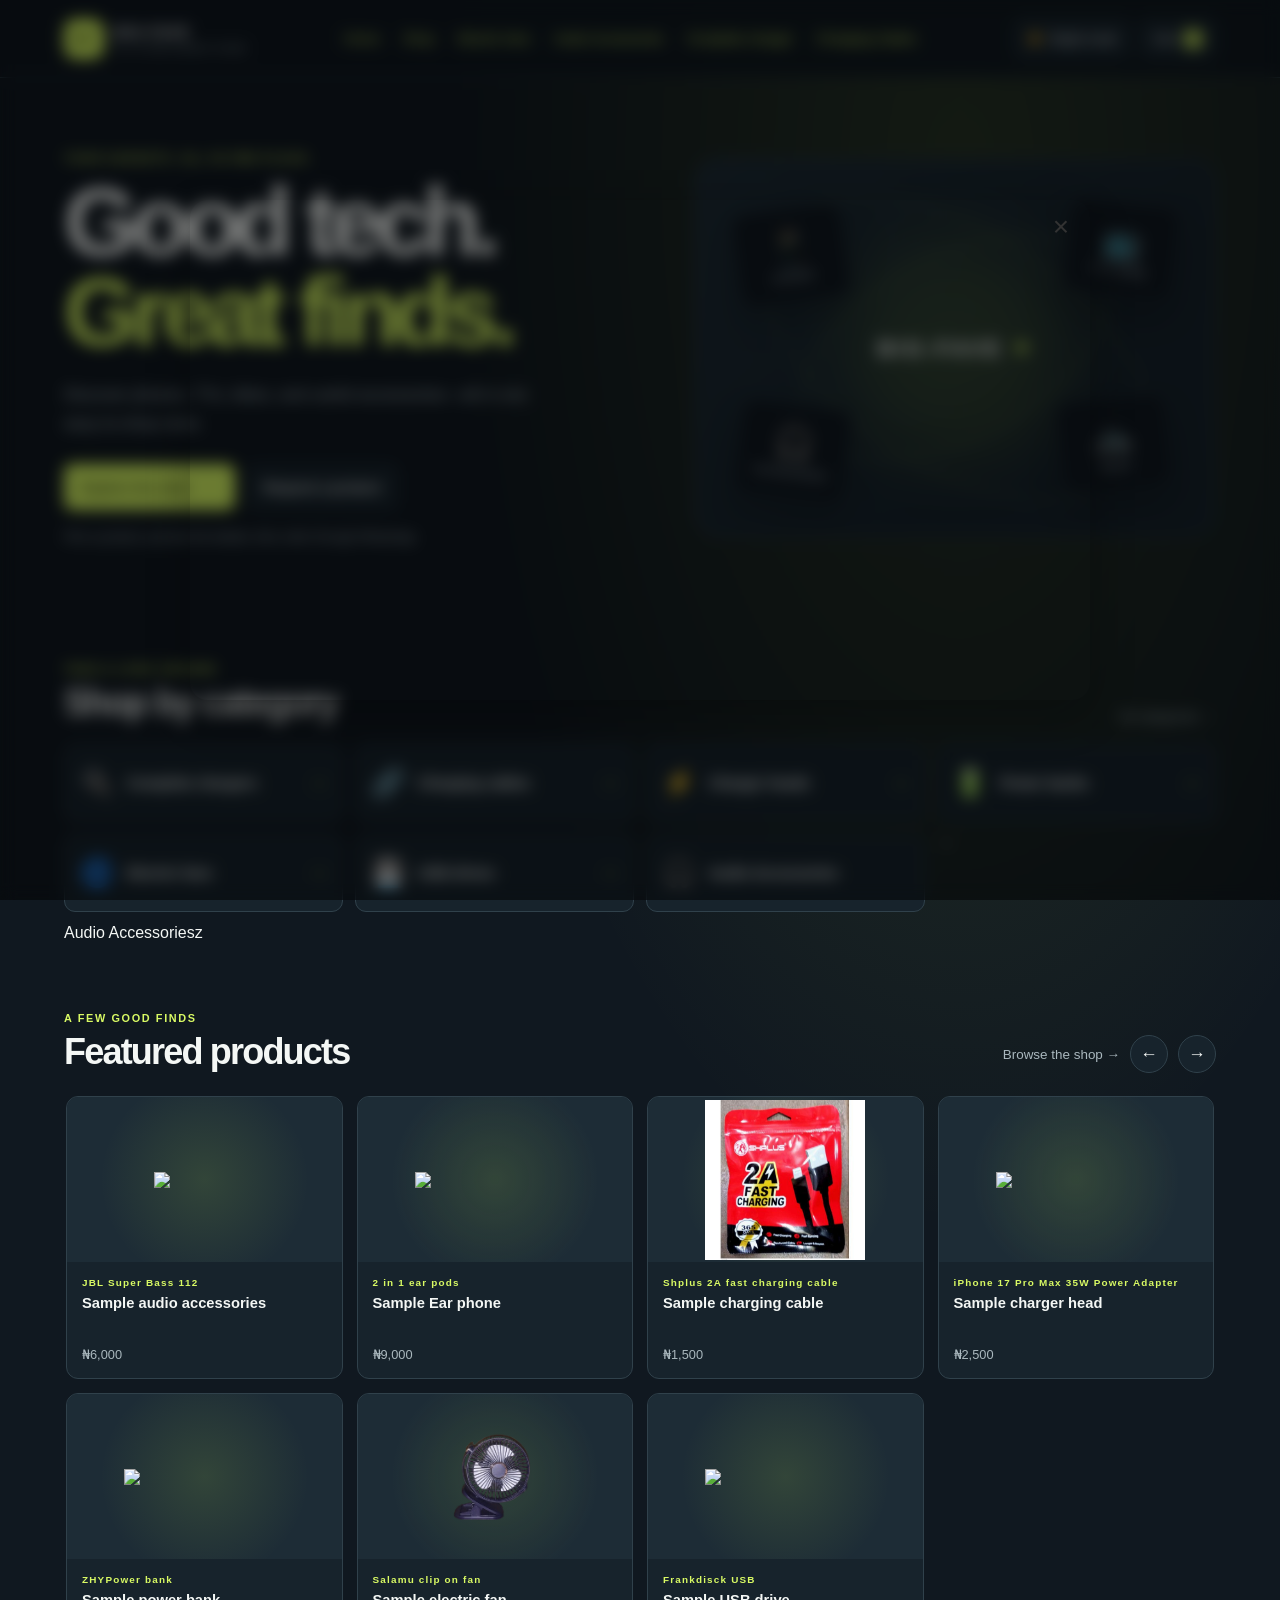
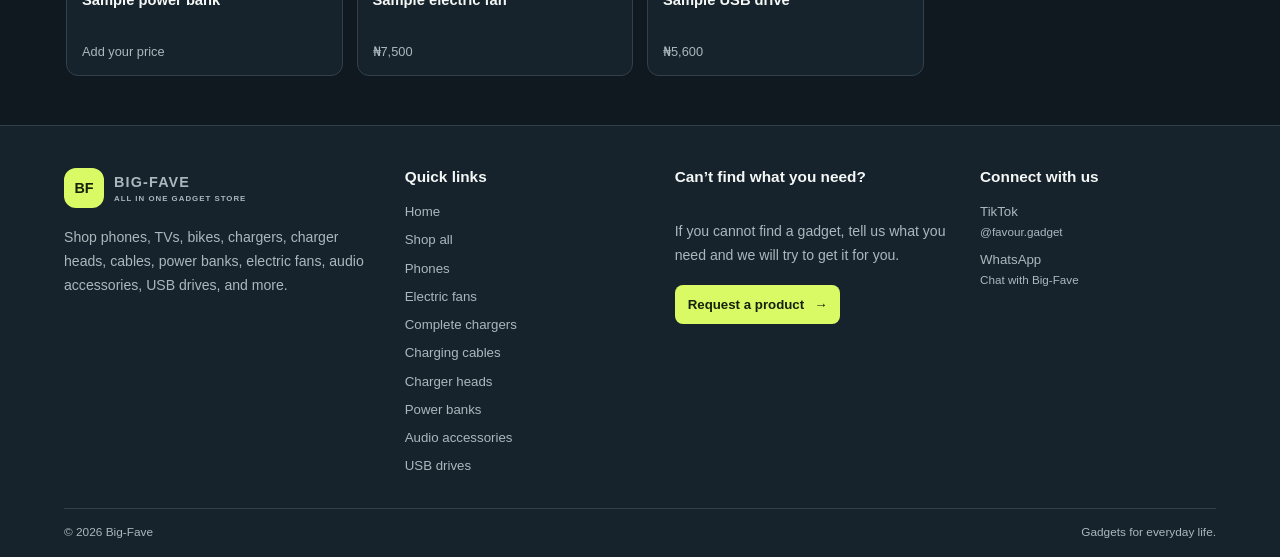
==== index.html @ f1082e6c "Add files via upload" ====
<!DOCTYPE html>
<html lang="en">
<head>
  <meta charset="UTF-8">
  <meta name="viewport" content="width=device-width, initial-scale=1.0">
  <meta name="theme-color" content="#101820">
  <title>Big-Fave | All in one Gadget store</title>
  <link rel="stylesheet" href="style.css">
   <link rel="stylesheet" href="https://cloudflare.com">
</head>
<body>
  <header class="site-header">
    <a class="brand" href="index.html" aria-label="Big-Fave home">
      <span class="brand-mark">BF</span>
      <span class="brand-name">BIG-FAVE<small>ALL IN ONE GADGET STORE</small></span>
    </a>

    <nav class="main-nav" aria-label="Main navigation">
      <a href="index.html" aria-current="page">Home</a>
      <a href="shop.html" aria-current="page">Shop</a>
      <a href="electric-fan.html" aria-current="page">Electric fans</a>
       <a href="earphones.html" aria-current="page">Audio Accessories</a>
       <a href="completecharger.html" aria-current="page">Complete charger</a>
       <a href="cable.html" aria-current="page">Charging Cables</a>
    </nav>

    <div class="header-actions">
      <button class="theme-toggle" id="themeToggle" type="button" aria-label="Switch to bright mode">
        ☀️ <span>Bright mode</span>
      </button>
      <a class="cart-link" href="cart.html">Cart <span id="cartCount">0</span></a>
    </div>
  </header>

  <main>
    <section class="home-hero">
      <div class="hero-copy">
        <p class="eyebrow">YOUR GADGETS. ALL IN ONE PLACE.</p>
        <h1>Good tech.<br><span>Great finds.</span></h1>
        <p class="hero-description">
          Discover phones, TVs, bikes, and useful accessories—all in one
          easy-to-shop store.
        </p>
        <div class="hero-buttons">
          <a class="button button-primary" href="shop.html">Explore the store <span>→</span></a>
          <a class="button button-secondary" href="contact.html">Request a product</a>
        </div>
        <p class="hero-small-note">Pick a product, preview the details, then order through WhatsApp.</p>
      </div>

      <div class="hero-art" aria-label="Phones, TVs, bikes, and accessories">
        <div class="hero-art-glow"></div>
        <div class="hero-tile tile-phone"><span>📱</span><small>PHONES</small></div>
        <div class="hero-tile tile-tv"><span>📺</span><small>TV & HOME</small></div>
        <div class="hero-tile tile-bike"><span>🚲</span><small>BIKES</small></div>
        <div class="hero-tile tile-audio"><span>🎧</span><small>ACCESSORIES</small></div>
        <div class="hero-art-label">BIG-FAVE <b>✦</b></div>
      </div>
    </section>

    <section class="home-categories">
      <div class="section-title">
        <div>
          <p class="eyebrow">TAKE A LOOK AROUND</p>
          <h2>Shop by category</h2>
        </div>
        <a class="plain-link" href="shop.html">All categories →</a>
      </div>

   <div class="category-list">
  
  <a class="category-link" href="completecharger.html"><span>🔌</span><b>Complete chargers</b><i>→</i></a>
  <a class="category-link" href="cable.html"><span>🔗</span><b>Charging cables</b><i>→</i></a>
  <a class="category-link" href="chargerhead.html"><span>⚡</span><b>Charger heads</b><i>→</i></a>
  <a class="category-link" href="powerbank.html"><span>🔋</span><b>Power banks</b><i>→</i></a>
  <a class="category-link" href="electric-fan.html"><span>🌀</span><b>Electric fans</b><i>→</i></a>
  <a class="category-link" href="usb-drives.html"><span>💾</span><b>USB drives</b><i>→</i></a>
   <a class="category-link" href="earphones.html"><span>🎧</span><b>Audio Accessories</a></b><i>→</i></a>
   Audio Accessories</a>z
</div>
    </section>

   <section class="home-products">
  <div class="section-title">
    <div>
      <p class="eyebrow">A FEW GOOD FINDS</p>
      <h2>Featured products</h2>
    </div>

    <div class="slider-actions">
      <a class="plain-link" href="shop.html">Browse the shop →</a>
      <button class="slider-button" id="productsPrev" type="button" aria-label="Previous products">←</button>
      <button class="slider-button" id="productsNext" type="button" aria-label="Next products">→</button>
    </div>
  </div>

  <div class="product-slider" id="productSlider">
    <a class="home-product-card" href="product.html?id=audio3">
      <span class="home-product-picture"><img src="supper3.jfif"style="width: 100px; display:block; margin:auto;"></span>
      <span class="home-product-category">JBL Super Bass 112</span>
      <strong>Sample audio accessories</strong>
      <span class="home-product-price">₦6,000</span>
    </a>
    <a class="home-product-card" href="product.html?id=audio1">
      <span class="home-product-picture"><img src="high1-removebg-preview.png"style="width: 160px; display:block; margin:auto;"></span>
      <span class="home-product-category">2 in 1 ear pods</span>
      <strong>Sample Ear phone</strong>
      <span class="home-product-price">₦9,000</span>
    </a>
    <a class="home-product-card" href="product.html?id=cable1">
      <span class="home-product-picture"><img src="shplus iphone.jpg"style="width:160px; display:block; margin:auto;"></span>
      <span class="home-product-category">Shplus 2A fast charging cable</span>
      <strong>Sample charging cable</strong>
      <span class="home-product-price">₦1,500</span>
    </a>
    <a class="home-product-card" href="product.html?id=adapter1">
      <span class="home-product-picture"><img src="adapter1-removebg-preview.png"style="width:160px; display:block; margin:auto;"></span>
      <span class="home-product-category">iPhone 17 Pro Max 35W Power Adapter</span>
      <strong>Sample charger head</strong>
      <span class="home-product-price">₦2,500</span>
    </a>
    <a class="home-product-card" href="power-banks.html">
      <span class="home-product-picture"><img src="zhy1-removebg-preview.png"style="width:160px; display:block; margin:auto;"></span>
      <span class="home-product-category">ZHYPower bank</span>
      <strong>Sample power bank</strong>
      <span class="home-product-price">Add your price</span>
    </a>
   
    <a class="home-product-card" href="product.html?id=fan3">
      <span class="home-product-picture"><img src="salamu2-removebg-preview.png"style="width:160px; display:block; margin:auto;"></span>
      <span class="home-product-category">Salamu clip on fan</span>
      <strong>Sample electric fan</strong>
      <span class="home-product-price">₦7,500</span>
    </a>
    <a class="home-product-card" href="Storagedevice.html">
      <span class="home-product-picture"><img src="frankdick161-removebg-preview.png"style="width:160px; display:block; margin:auto;"></span>
      <span class="home-product-category">Frankdisck USB</span>
      <strong>Sample USB drive</strong>
      <span class="home-product-price">₦5,600</span>
    </a>
  </div>
</section>
  </main>

  <footer class="site-footer site-footer-redesigned">
  <div class="footer-main">
    <div class="footer-about">
      <a class="brand" href="index.html" aria-label="Big-Fave home">
        <span class="brand-mark">BF</span>
        <span class="brand-name">BIG-FAVE<small>ALL IN ONE GADGET STORE</small></span>
      </a>
      <p>Shop phones, TVs, bikes, chargers, charger heads, cables, power banks, electric fans, audio accessories, USB drives, and more.</p>
    </div>

    <div class="footer-column">
      <h2>Quick links</h2>
      <a href="index.html">Home</a>
      <a href="shop.html">Shop all</a>
      <a href="phone.html">Phones</a>
      <a href="electric-fan.html">Electric fans</a>
      <a href="completecharger.html">Complete chargers</a>
      <a href="cable.html">Charging cables</a>
      <a href="chargerhead.html">Charger heads</a>
      <a href="powerbank.html">Power banks</a>
      <a href="earphones.html">Audio accessories</a>
      <a href="Storagedevice.html">USB drives</a>
    </div>

    <div class="footer-column footer-request">
      <h2>Can’t find what you need?</h2>
      <p>If you cannot find a gadget, tell us what you need and we will try to get it for you.</p>
      <a class="footer-cta" href="contact.html">Request a product <span aria-hidden="true">→</span></a>
    </div>

    <div class="footer-column footer-social">
      <h2>Connect with us</h2>
      <a href="https://www.tiktok.com/@favour.gadget" target="_blank" rel="noopener noreferrer">TikTok <span>@favour.gadget</span></a>
      <a href="https://wa.me/2347069214732" target="_blank" rel="noopener noreferrer">WhatsApp <span>Chat with Big-Fave</span></a>
    </div>
  </div>

  <div class="footer-bottom">
    <small>© <span id="year"></span> Big-Fave</small>
    <small>Gadgets for everyday life.</small>
  </div>
</footer>




<!-- Modal Popup -->
<div class="popup-overlay" id="popupOverlay">

    <div class="popup-box">

        <button class="close-btn" id="closeBtn">&times;</button>

      
    </div>

</div>


  <script src="app.js"></script>
</body>
</html>
---- style.css ----
:root {
  color-scheme: dark;
  --page: #101820;
  --surface: #17232c;
  --surface-raised: #1d2c36;
  --text: #f4f7f5;
  --muted: #aab8be;
  --line: #30414b;
  --accent: #d9fa64;
  --accent-text: #17200b;
  --hero-glow: #c6f34b20;
}

* {
  box-sizing: border-box;
}

html {
  scroll-behavior: smooth;
}

body {
  min-width: 320px;
  margin: 0;
  background:
    radial-gradient(ellipse at 75% 8%, var(--hero-glow), transparent 32rem),
    var(--page);
  color: var(--text);
  font-family: Arial, Helvetica, sans-serif;
}

a {
  color: inherit;
}

.site-header {
  position: sticky;
  z-index: 5;
  top: 0;
  display: flex;
  min-height: 78px;
  align-items: center;
  justify-content: space-between;
  gap: 24px;
  padding: 12px 5%;
  border-bottom: 1px solid var(--line);
  background: color-mix(in srgb, var(--page) 92%, transparent);
  backdrop-filter: blur(14px);
}

.brand {
  display: inline-flex;
  flex: 0 0 auto;
  align-items: center;
  gap: 10px;
  text-decoration: none;
}

.brand-mark {
  display: grid;
  width: 40px;
  height: 40px;
  place-items: center;
  border-radius: 12px;
  background: var(--accent);
  color: var(--accent-text);
  font-size: 0.9rem;
  font-weight: 900;
}

.brand-name {
  display: flex;
  flex-direction: column;
  gap: 4px;
  font-size: 0.9rem;
  font-weight: 900;
  letter-spacing: 0.08em;
}

.brand-name small {
  color: var(--muted);
  font-size: 0.49rem;
  font-weight: 700;
  letter-spacing: 0.13em;
}

.main-nav {
  display: flex;
  align-items: center;
  justify-content: center;
  gap: clamp(12px, 1.8vw, 24px);
}

.main-nav a,
.plain-link {
  color: var(--muted);
  font-size: 0.84rem;
  text-decoration: none;
}

.main-nav a:hover,
.main-nav a[aria-current="page"],
.plain-link:hover {
  color: var(--accent);
}

.header-actions {
  display: flex;
  flex: 0 0 auto;
  align-items: center;
  gap: 9px;
}

.theme-toggle,
.cart-link {
  display: inline-flex;
  min-height: 40px;
  align-items: center;
  justify-content: center;
  gap: 7px;
  padding: 0 12px;
  border: 1px solid var(--line);
  border-radius: 8px;
  background: var(--surface);
  color: var(--text);
  font: inherit;
  font-size: 0.78rem;
  text-decoration: none;
}

.theme-toggle {
  cursor: pointer;
}

#cartCount {
  display: grid;
  min-width: 20px;
  height: 20px;
  place-items: center;
  padding: 0 5px;
  border-radius: 99px;
  background: var(--accent);
  color: var(--accent-text);
  font-size: 0.7rem;
  font-weight: 800;
}

main {
  width: min(1160px, 90%);
  margin: 0 auto;
}

.home-hero {
  display: grid;
  min-height: 550px;
  grid-template-columns: 1fr 0.9fr;
  align-items: center;
  gap: 50px;
  padding: 55px 0 65px;
}

.eyebrow {
  margin: 0 0 13px;
  color: var(--accent);
  font-size: 0.68rem;
  font-weight: 800;
  letter-spacing: 0.15em;
}

.hero-copy h1 {
  margin: 0;
  font-size: clamp(3.5rem, 7.5vw, 6.4rem);
  line-height: 0.94;
  letter-spacing: -0.075em;
}

.hero-copy h1 span {
  color: var(--accent);
}

.hero-description {
  max-width: 480px;
  margin: 23px 0 0;
  color: var(--muted);
  font-size: 1.02rem;
  line-height: 1.75;
}

.hero-buttons {
  display: flex;
  flex-wrap: wrap;
  gap: 11px;
  margin-top: 27px;
}

.button {
  display: inline-flex;
  min-height: 46px;
  align-items: center;
  justify-content: center;
  gap: 14px;
  padding: 0 16px;
  border: 1px solid transparent;
  border-radius: 8px;
  font-size: 0.84rem;
  font-weight: 800;
  text-decoration: none;
}

.button-primary {
  background: var(--accent);
  color: var(--accent-text);
}

.button-primary:hover {
  filter: brightness(1.08);
}

.button-secondary {
  border-color: var(--line);
  background: var(--surface);
}

.button-secondary:hover {
  border-color: var(--accent);
}

.hero-small-note {
  margin: 20px 0 0;
  color: var(--muted);
  font-size: 0.76rem;
}

.hero-art {
  position: relative;
  display: grid;
  min-height: 380px;
  place-items: center;
  overflow: hidden;
  border: 1px solid var(--line);
  border-radius: 24px;
  background:
    linear-gradient(135deg, var(--surface-raised), var(--surface) 65%),
    var(--surface);
}

.hero-art::before,
.hero-art::after {
  position: absolute;
  width: 330px;
  height: 180px;
  border: 1px solid color-mix(in srgb, var(--accent) 24%, transparent);
  border-radius: 50%;
  content: "";
  transform: rotate(-28deg);
}

.hero-art::after {
  width: 430px;
  height: 235px;
  transform: rotate(32deg);
}

.hero-art-glow {
  position: absolute;
  width: 220px;
  height: 220px;
  border-radius: 50%;
  background: var(--hero-glow);
  filter: blur(35px);
}

.hero-tile {
  position: absolute;
  z-index: 1;
  display: flex;
  width: 112px;
  height: 96px;
  flex-direction: column;
  align-items: center;
  justify-content: center;
  gap: 6px;
  border: 1px solid var(--line);
  border-radius: 15px;
  background: var(--page);
  box-shadow: 0 16px 32px #0003;
}

.hero-tile span {
  font-size: 2rem;
}

.hero-tile small {
  color: var(--muted);
  font-size: 0.55rem;
  font-weight: 800;
  letter-spacing: 0.1em;
}

.tile-phone {
  top: 48px;
  left: 40px;
  transform: rotate(-8deg);
}

.tile-tv {
  top: 42px;
  right: 38px;
  transform: rotate(7deg);
}

.tile-bike {
  right: 45px;
  bottom: 45px;
  transform: rotate(-6deg);
}

.tile-audio {
  bottom: 38px;
  left: 42px;
  transform: rotate(7deg);
}

.hero-art-label {
  position: relative;
  z-index: 1;
  color: var(--text);
  font-size: 1.4rem;
  font-weight: 900;
  letter-spacing: 0.12em;
}

.hero-art-label b {
  color: var(--accent);
}

.home-categories,
.home-products {
  padding: 35px 0;
}

.section-title {
  display: flex;
  align-items: end;
  justify-content: space-between;
  gap: 20px;
  margin-bottom: 20px;
}

.section-title .eyebrow {
  margin-bottom: 7px;
}

.section-title h2,
.request-strip h2 {
  margin: 0;
  font-size: clamp(1.7rem, 4vw, 2.25rem);
  letter-spacing: -0.05em;
}

.category-list {
  display: grid;
  grid-template-columns: repeat(4, 1fr);
  gap: 12px;
}

.category-link {
  display: flex;
  min-height: 78px;
  align-items: center;
  gap: 13px;
  padding: 15px;
  border: 1px solid var(--line);
  border-radius: 11px;
  background: var(--surface);
  text-decoration: none;
  transition: border-color 0.2s, transform 0.2s;
}

.category-link:hover {
  transform: translateY(-3px);
  border-color: var(--accent);
}

.category-link > span {
  font-size: 1.7rem;
}

.category-link b {
  font-size: 0.9rem;
}

.category-link i {
  margin-left: auto;
  color: var(--accent);
  font-size: 1.1rem;
  font-style: normal;
}

.section-note {
  margin: 0;
  padding: 24px;
  border: 1px dashed var(--line);
  border-radius: 12px;
  color: var(--muted);
  line-height: 1.6;
}

.request-strip {
  display: flex;
  align-items: center;
  justify-content: space-between;
  gap: 20px;
  margin: 35px 0 65px;
  padding: 28px;
  border: 1px solid color-mix(in srgb, var(--accent) 35%, var(--line));
  border-radius: 14px;
  background: linear-gradient(110deg, var(--surface-raised), var(--surface));
}

.request-strip .eyebrow {
  margin-bottom: 8px;
}

.site-footer {
  display: flex;
  align-items: center;
  justify-content: space-between;
  gap: 18px;
  padding: 22px 5%;
  border-top: 1px solid var(--line);
  color: var(--muted);
}

.site-footer p {
  margin: 0;
  font-size: 0.82rem;
}

.site-footer > small {
  font-size: 0.75rem;
}

body[data-theme="light"] {
  color-scheme: light;
  --page: #f4f6f3;
  --surface: #ffffff;
  --surface-raised: #e9eee8;
  --text: #17211d;
  --muted: #65716b;
  --line: #d7dfd8;
  --accent: #718d16;
  --accent-text: #ffffff;
  --hero-glow: #91b93425;
}

@media (max-width: 1000px) {
  .site-header {
    flex-wrap: wrap;
  }

  .main-nav {
    order: 3;
    width: 100%;
    justify-content: flex-start;
    flex-wrap: wrap;
  }

  .home-hero {
    gap: 25px;
  }
}

@media (max-width: 700px) {
  main {
    width: min(100% - 32px, 540px);
  }

  .site-header {
    padding: 12px 16px;
  }

  .theme-toggle span {
    display: none;
  }

  .home-hero {
    grid-template-columns: 1fr;
    padding-top: 42px;
  }

  .hero-copy h1 {
    font-size: clamp(3.5rem, 16vw, 5.5rem);
  }

  .hero-art {
    min-height: 320px;
  }

  .category-list {
    grid-template-columns: repeat(2, 1fr);
  }

  .section-title {
    align-items: flex-start;
    flex-direction: column;
  }

  .request-strip,
  .site-footer {
    align-items: flex-start;
    flex-direction: column;
  }
}

@media (max-width: 420px) {
  .category-list {
    grid-template-columns: 1fr;
  }

  .hero-tile {
    width: 88px;
    height: 82px;
  }

  .tile-phone,
  .tile-audio {
    left: 15px;
  }

  .tile-tv,
  .tile-bike {
    right: 15px;
  }
}
.slider-actions {
  display: flex;
  align-items: center;
  gap: 10px;
}

.slider-button {
  display: grid;
  width: 38px;
  height: 38px;
  place-items: center;
  border: 1px solid var(--line);
  border-radius: 50%;
  background: var(--surface);
  color: var(--text);
  font-size: 1.1rem;
  cursor: pointer;
}

.slider-button:hover {
  border-color: var(--accent);
  color: var(--accent);
}

.product-slider {
  display: grid;
  grid-auto-columns: calc((100% - 42px) / 4);
  grid-auto-flow: column;
  gap: 14px;
  overflow-x: auto;
  padding: 3px 2px 14px;
  scroll-behavior: smooth;
  scroll-snap-type: x mandatory;
  scrollbar-color: var(--accent) var(--surface);
  scrollbar-width: thin;
}

.home-product-card {
  display: flex;
  min-width: 0;
  flex-direction: column;
  overflow: hidden;
  border: 1px solid var(--line);
  border-radius: 12px;
  background: var(--surface);
  text-decoration: none;
  scroll-snap-align: start;
}

.home-product-picture {
  display: grid;
  min-height: 165px;
  place-items: center;
  background:
    radial-gradient(circle at center, var(--hero-glow), transparent 65%),
    var(--surface-raised);
  font-size: 4rem;
}

.home-product-category {
  margin: 15px 15px 7px;
  color: var(--accent);
  font-size: 0.62rem;
  font-weight: 800;
  letter-spacing: 0.12em;
}

.home-product-card strong {
  min-height: 42px;
  margin: 0 15px;
  font-size: 0.92rem;
}

.home-product-price {
  margin: 10px 15px 16px;
  color: var(--muted);
  font-size: 0.8rem;
}

.home-product-card:hover {
  border-color: var(--accent);
}

@media (max-width: 850px) {
  .product-slider {
    grid-auto-columns: calc((100% - 28px) / 3);
  }
}

@media (max-width: 600px) {
  .slider-actions {
    flex-wrap: wrap;
  }

  .slider-actions .plain-link {
    margin-right: auto;
  }

  .product-slider {
    grid-auto-columns: 72%;
  }
}

.product-page {
  padding-top: 30px;
  padding-bottom: 70px;
}

.back-link {
  display: inline-block;
  margin: 8px 0 24px;
}

.product-preview {
  display: grid;
  grid-template-columns: 1fr 0.9fr;
  gap: 48px;
  align-items: start;
}

.preview-main-image {
  display: grid;
  min-height: 430px;
  place-items: center;
  overflow: hidden;
  border: 1px solid var(--line);
  border-radius: 16px;
  background: var(--surface);
}

.preview-main-image img {
  width: 100%;
  height: 430px;
  object-fit: contain;
}

.preview-thumbnails {
  display: flex;
  gap: 12px;
  margin-top: 12px;
}

.thumbnail {
  width: 82px;
  height: 82px;
  padding: 4px;
  overflow: hidden;
  border: 1px solid var(--line);
  border-radius: 9px;
  background: var(--surface);
  cursor: pointer;
}

.thumbnail.active,
.thumbnail:hover {
  border-color: var(--accent);
}

.thumbnail img {
  width: 100%;
  height: 100%;
  object-fit: contain;
}

.preview-details {
  padding-top: 12px;
}

.preview-details h1 {
  margin: 0;
  font-size: clamp(2rem, 5vw, 3rem);
  letter-spacing: -0.05em;
}

.preview-price {
  margin: 16px 0;
  color: var(--accent);
  font-size: 1.4rem;
  font-weight: 800;
}

.preview-description {
  color: var(--muted);
  line-height: 1.7;
}

.option-label {
  display: block;
  margin: 22px 0 8px;
  font-size: 0.85rem;
  font-weight: 700;
}

.preview-details select,
.quantity-control {
  min-height: 44px;
  border: 1px solid var(--line);
  border-radius: 8px;
  background: var(--surface);
  color: var(--text);
}

.preview-details select {
  width: 100%;
  padding: 0 12px;
  font: inherit;
}

.quantity-control {
  display: inline-flex;
  align-items: center;
  overflow: hidden;
}

.quantity-control button {
  width: 44px;
  height: 42px;
  border: 0;
  background: transparent;
  color: var(--text);
  font-size: 1.2rem;
  cursor: pointer;
}

.quantity-control input {
  width: 56px;
  height: 42px;
  border: 0;
  border-right: 1px solid var(--line);
  border-left: 1px solid var(--line);
  outline: 0;
  background: transparent;
  color: var(--text);
  font: inherit;
  text-align: center;
}


.add-preview-to-cart {
  width: 100%;
  margin-top: 24px;
  cursor: pointer;
}

.cart-message {
  min-height: 1.4em;
  color: var(--accent);
  font-size: 0.85rem;
}

@media (max-width: 750px) {
  .product-preview {
    grid-template-columns: 1fr;
    gap: 28px;
  }

  .preview-main-image,
  .preview-main-image img {
    min-height: 300px;
    height: 300px;
  }
}



/* MODAL POPUP OVERLAY */
.popup-overlay {
    position: fixed;
    inset: 0;
    background: rgba(0, 0, 0, 0.5);
    backdrop-filter: blur(8px);
    -webkit-backdrop-filter: blur(8px);

    display: flex;
    justify-content: center;
    align-items: center;

    padding: 20px;
    box-sizing: border-box;
    z-index: 99999;
}

/* POPUP BOX */
.popup-box {
background-image:url(welcome.jpeg);
background-repeat: no-repeat;
background-size:cover;
    color: #222;
    width: 900px;
    max-width: 900px;
    padding: 35px 25px;
    border-radius: 18px;
    text-align: center;
    position: relative;
    box-sizing: border-box;
    box-shadow: 0 15px 50px rgba(0, 0, 0, 0.25);
height:500px;
    animation: popupAppear 0.4s ease;
}

/* CLOSE BUTTON */
.close-btn {
    position: absolute;
    top: 10px;
    right: 15px;
    border: none;
    background: transparent;
    font-size: 28px;
    cursor: pointer;
    color: #333;
}

/* CONTINUE BUTTON */
#continueBtn {
    background: #2563eb;
    color: white;
    border: none;
    padding: 12px 28px;
    border-radius: 8px;
    cursor: pointer;
    font-size: 15px;
}

/* HOVER EFFECT */
#continueBtn:hover {
    background: #1d4ed8;
}

/* POPUP ANIMATION */
@keyframes popupAppear {
    from {
        opacity: 0;
        transform: translateY(20px) scale(0.95);
    }

    to {
        opacity: 1;
        transform: translateY(0) scale(1);
    }
}


/* Shared product grid for shop and category pages */
.product-grid {
  display: grid;
  grid-template-columns: repeat(3, minmax(0, 1fr));
  gap: 16px;
  margin-top: 24px;
}

.fan-category {
  padding-top: 48px;
  padding-bottom: 70px;
}

.fan-category h1 {
  margin: 0;
  font-size: clamp(2.2rem, 5vw, 3.5rem);
  letter-spacing: -0.05em;
}

.fan-category > p:not(.eyebrow) {
  color: var(--muted);
  line-height: 1.65;
}

.product-grid .home-product-picture {
  width: 100%;
  min-height: 220px;
  padding: 16px;
}

.product-grid .home-product-picture img {
  display: block;
  width: 100%;
  height: 190px;
  object-fit: contain;
}

.product-grid .home-product-card strong {
  min-height: 48px;
  line-height: 1.4;
}

.product-grid .home-product-price {
  color: var(--accent);
  font-weight: 800;
}

@media (max-width: 850px) {
  .product-grid {
    grid-template-columns: repeat(2, minmax(0, 1fr));
  }
}

@media (max-width: 560px) {
  .product-grid {
    grid-template-columns: 1fr;
  }
}
.product-slider {
  grid-template-columns: repeat(4, minmax(0, 1fr));
  grid-auto-flow: row;
  grid-auto-columns: auto;
  overflow: visible;
  scroll-snap-type: none;
}

@media (max-width: 850px) {
  .product-slider {
    grid-template-columns: repeat(2, minmax(0, 1fr));
  }
}

@media (max-width: 500px) {
  .product-slider {
    grid-template-columns: 1fr;
  }
}

/* Redesigned shared Big-Fave footer */
.site-footer-redesigned {
  display: block;
  padding: 42px 5% 18px;
  border-top: 1px solid var(--line);
  background: var(--surface);
  color: var(--muted);
}

.footer-main {
  display: grid;
  grid-template-columns: 1.3fr 1fr 1.15fr 1fr;
  gap: 34px;
  max-width: 1280px;
  margin: 0 auto;
}

.footer-about p,
.footer-request p {
  max-width: 310px;
  margin: 18px 0 0;
  font-size: 0.88rem;
  line-height: 1.7;
}

.footer-column {
  display: flex;
  align-items: flex-start;
  flex-direction: column;
  gap: 9px;
}

.footer-column h2 {
  margin: 0 0 7px;
  color: var(--text);
  font-size: 0.96rem;
}

.footer-column a {
  color: var(--muted);
  font-size: 0.83rem;
  line-height: 1.45;
  text-decoration: none;
}

.footer-column a:hover {
  color: var(--accent);
}

.footer-cta {
  display: inline-flex;
  align-items: center;
  gap: 10px;
  margin-top: 8px;
  padding: 10px 13px;
  border-radius: 8px;
  background: var(--accent);
  color: var(--accent-text) !important;
  font-weight: 800;
}

.footer-social a {
  display: flex;
  flex-direction: column;
  gap: 3px;
}

.footer-social a span {
  color: var(--muted);
  font-size: 0.73rem;
}

.footer-bottom {
  display: flex;
  max-width: 1280px;
  justify-content: space-between;
  gap: 15px;
  margin: 32px auto 0;
  padding-top: 16px;
  border-top: 1px solid var(--line);
}

.footer-bottom small {
  font-size: 0.74rem;
}

@media (max-width: 850px) {
  .footer-main {
    grid-template-columns: repeat(2, minmax(0, 1fr));
    gap: 28px;
  }
}

@media (max-width: 520px) {
  .site-footer-redesigned {
    padding: 32px 20px 16px;
  }

  .footer-main {
    grid-template-columns: 1fr;
    gap: 25px;
  }

  .footer-bottom {
    flex-direction: column;
  }
}

/* Product request page */
.request-page {
  padding: 32px 0 76px;
}

.request-intro {
  max-width: 720px;
  margin: 8px auto 26px;
  text-align: center;
}

.request-intro h1 {
  margin: 0;
  color: var(--text);
  font-size: clamp(2.2rem, 6vw, 3.7rem);
  letter-spacing: -0.06em;
}

.request-intro > p:last-child {
  color: var(--muted);
  line-height: 1.7;
}

.request-card {
  width: min(620px, 100%);
  margin: 0 auto;
  padding: clamp(20px, 5vw, 34px);
  border: 1px solid var(--line);
  border-radius: 16px;
  background: var(--surface);
}

#productRequestForm {
  display: grid;
  gap: 18px;
}

.request-field {
  display: grid;
  gap: 8px;
}

.request-field label {
  color: var(--text);
  font-size: 0.88rem;
  font-weight: 700;
}

.request-field label span {
  color: var(--muted);
  font-weight: 400;
}

.request-field input,
.request-field select,
.request-field textarea {
  width: 100%;
  min-height: 46px;
  padding: 11px 12px;
  border: 1px solid var(--line);
  border-radius: 8px;
  outline: none;
  background: var(--page);
  color: var(--text);
  font: inherit;
}

.request-field textarea {
  min-height: 120px;
  resize: vertical;
}

.request-field input:focus,
.request-field select:focus,
.request-field textarea:focus {
  border-color: var(--accent);
}

.request-submit {
  width: 100%;
  margin-top: 2px;
  cursor: pointer;
}

.request-help {
  margin: -5px 0 0;
  color: var(--muted);
  font-size: 0.78rem;
  line-height: 1.6;
  text-align: center;
}

/* Shopping cart page */
.cart-page {
  padding: 32px 0 76px;
}

.cart-intro {
  margin: 8px 0 28px;
}

.cart-intro h1 {
  margin: 0;
  color: var(--text);
  font-size: clamp(2.2rem, 6vw, 3.5rem);
  letter-spacing: -0.06em;
}

.cart-intro > p:last-child,
.cart-delivery-note,
.cart-checkout-message {
  color: var(--muted);
  font-size: 0.86rem;
  line-height: 1.6;
}

.cart-layout {
  display: grid;
  grid-template-columns: minmax(0, 1.5fr) minmax(290px, 0.8fr);
  align-items: start;
  gap: 22px;
}

.cart-items-panel,
.cart-summary {
  padding: 20px;
  border: 1px solid var(--line);
  border-radius: 14px;
  background: var(--surface);
}

.cart-items {
  display: grid;
  gap: 14px;
}

.cart-item {
  display: grid;
  grid-template-columns: 92px minmax(0, 1fr) auto;
  align-items: center;
  gap: 16px;
  padding: 14px 0;
  border-bottom: 1px solid var(--line);
}

.cart-item:last-child {
  border-bottom: 0;
}

.cart-item-image {
  width: 92px;
  height: 92px;
  border-radius: 10px;
  background: var(--surface-raised);
  object-fit: contain;
}

.cart-item-details h3 {
  margin: 0 0 6px;
  color: var(--text);
  font-size: 0.98rem;
}

.cart-item-options,
.cart-item-unit-price {
  margin: 4px 0;
  color: var(--muted);
  font-size: 0.78rem;
}

.cart-item-controls {
  display: flex;
  align-items: center;
  gap: 9px;
  margin-top: 10px;
}

.cart-quantity-button {
  width: 30px;
  height: 30px;
  border: 1px solid var(--line);
  border-radius: 7px;
  background: var(--page);
  color: var(--text);
  font-size: 1.1rem;
  cursor: pointer;
}

.cart-item-quantity {
  min-width: 18px;
  color: var(--text);
  text-align: center;
}

.cart-remove-button {
  margin-left: 4px;
  padding: 6px 8px;
  border: 0;
  background: transparent;
  color: var(--muted);
  font: inherit;
  font-size: 0.78rem;
  text-decoration: underline;
  cursor: pointer;
}

.cart-remove-button:hover {
  color: var(--accent);
}

.cart-item-total {
  color: var(--accent);
  font-size: 0.9rem;
  white-space: nowrap;
}

.cart-summary h2 {
  margin: 0 0 18px;
  color: var(--text);
  font-size: 1.15rem;
}

.cart-total-row {
  display: flex;
  justify-content: space-between;
  gap: 12px;
  padding: 14px 0;
  border-top: 1px solid var(--line);
  border-bottom: 1px solid var(--line);
  color: var(--text);
}

.cart-total-row strong {
  color: var(--accent);
}

#cartCheckoutForm {
  display: grid;
  gap: 14px;
  margin-top: 18px;
}

.checkout-button {
  width: 100%;
  cursor: pointer;
}

.checkout-button:disabled {
  opacity: 0.5;
  cursor: not-allowed;
}

.cart-checkout-message {
  margin: 0;
  font-size: 0.75rem;
}

.empty-cart {
  padding: 28px 8px;
  color: var(--muted);
  text-align: center;
}

.empty-cart .button {
  margin-top: 8px;
}

@media (max-width: 760px) {
  .cart-layout {
    grid-template-columns: 1fr;
  }
}

@media (max-width: 520px) {
  .cart-page {
    width: min(100% - 28px, 540px);
  }

  .cart-items-panel,
  .cart-summary {
    padding: 14px;
  }

  .cart-item {
    grid-template-columns: 68px minmax(0, 1fr);
    gap: 11px;
  }

  .cart-item-image {
    width: 68px;
    height: 68px;
  }

  .cart-item-total {
    grid-column: 2;
  }
}

/* Bank transfer checkout dialog */
body.transfer-modal-open {
  overflow: hidden;
}

.transfer-modal[hidden] {
  display: none;
}

.transfer-modal {
  position: fixed;
  z-index: 10000;
  inset: 0;
  display: grid;
  place-items: center;
  padding: 20px;
}

.transfer-modal-backdrop {
  position: absolute;
  inset: 0;
  background: #0009;
  backdrop-filter: blur(5px);
}

.transfer-modal-card {
  position: relative;
  z-index: 1;
  width: min(100%, 520px);
  max-height: min(90vh, 760px);
  overflow-y: auto;
  padding: 30px;
  border: 1px solid var(--line);
  border-radius: 16px;
  background: var(--surface);
  box-shadow: 0 24px 80px #0008;
}

.transfer-modal-close {
  position: absolute;
  top: 12px;
  right: 14px;
  width: 38px;
  height: 38px;
  border: 1px solid var(--line);
  border-radius: 50%;
  background: var(--page);
  color: var(--text);
  font-size: 1.4rem;
  cursor: pointer;
}

.transfer-modal-card h2 {
  margin: 0 35px 12px 0;
  color: var(--text);
  font-size: 1.65rem;
}

.transfer-reference,
.transfer-no-cod,
.transfer-details-pending {
  color: var(--muted);
  font-size: 0.86rem;
  line-height: 1.6;
}

.transfer-total-row,
.transfer-account-details > div {
  display: flex;
  justify-content: space-between;
  gap: 16px;
  padding: 13px 0;
  border-bottom: 1px solid var(--line);
}

.transfer-total-row {
  margin: 18px 0;
  border-top: 1px solid var(--line);
  color: var(--text);
}

.transfer-total-row strong,
.transfer-account-number {
  color: var(--accent);
}

.transfer-account-details {
  margin: 18px 0;
  padding: 4px 14px;
  border: 1px solid var(--line);
  border-radius: 10px;
  background: var(--page);
}

.transfer-account-details span {
  color: var(--muted);
}

.transfer-account-details strong {
  color: var(--text);
  text-align: right;
}

.transfer-whatsapp-button {
  width: 100%;
  margin-top: 10px;
  cursor: pointer;
}

@media (max-width: 520px) {
  .transfer-modal-card {
    padding: 24px 18px;
  }
}
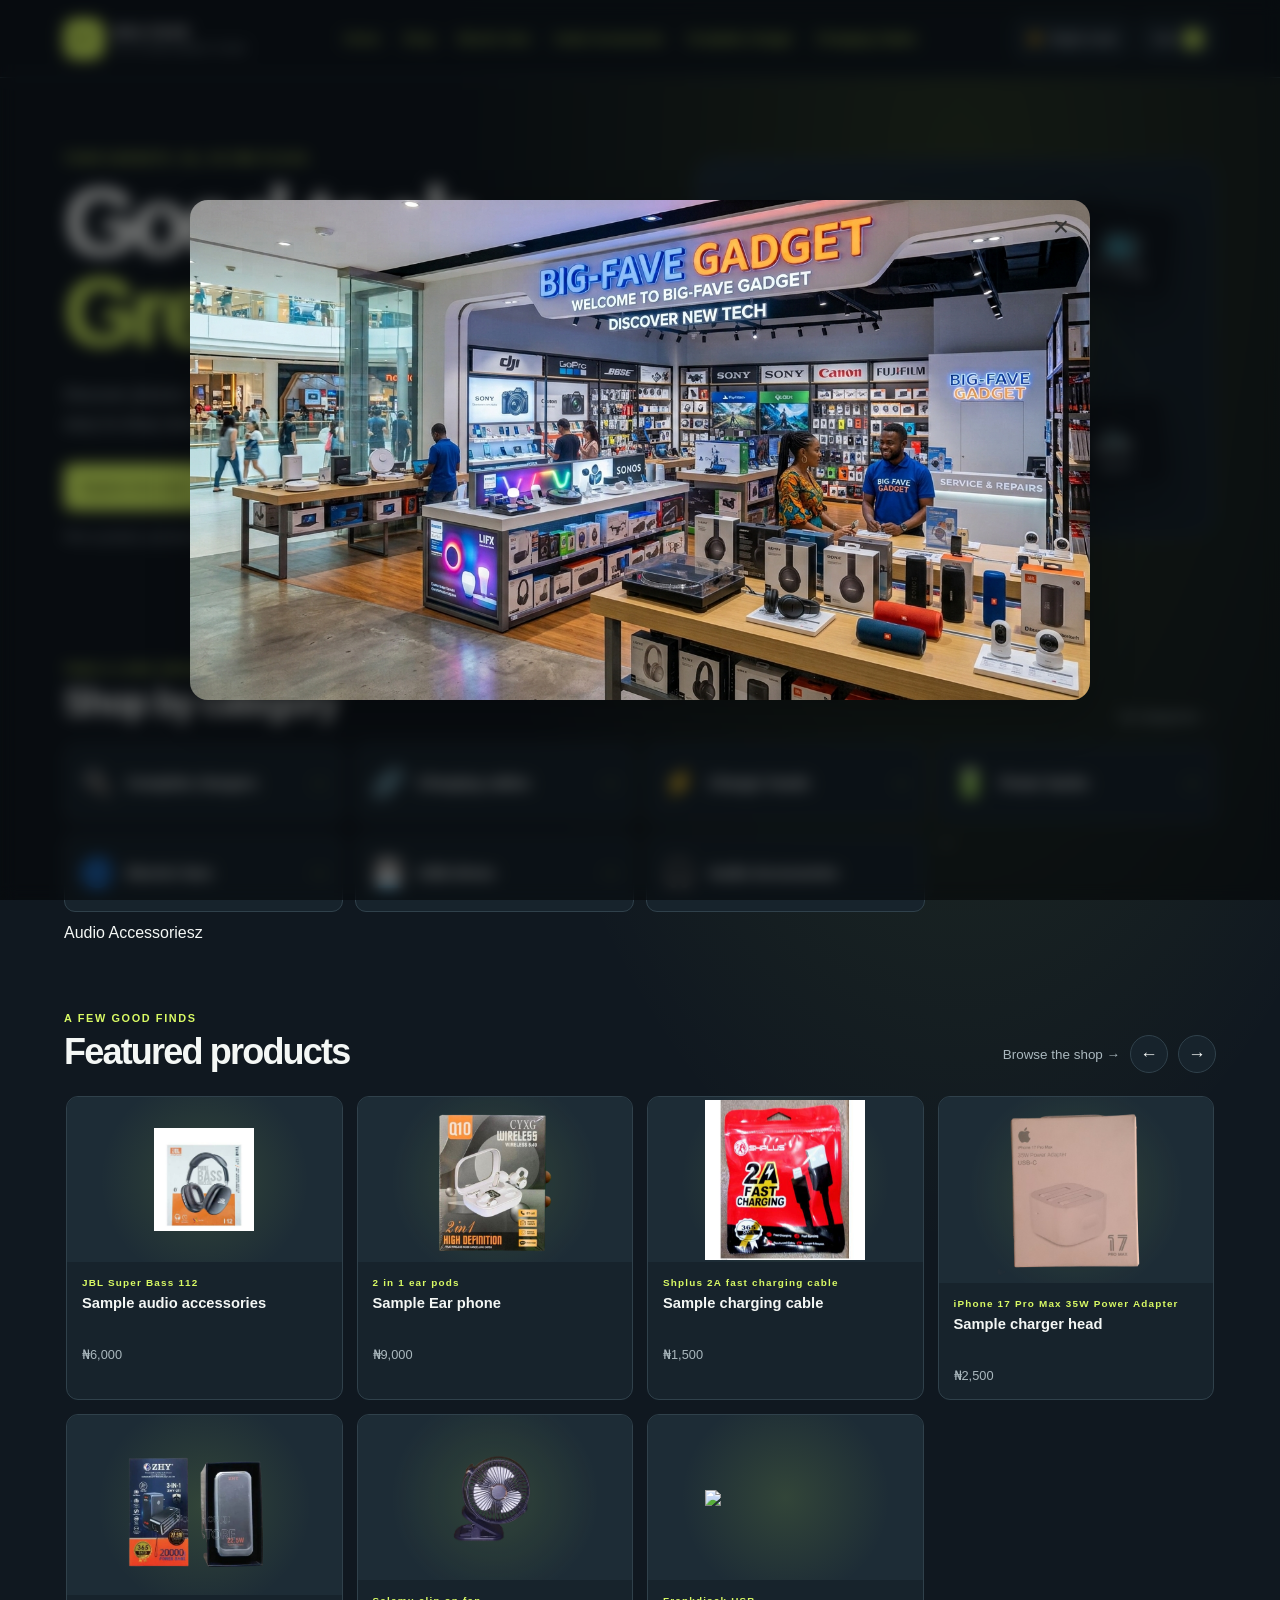
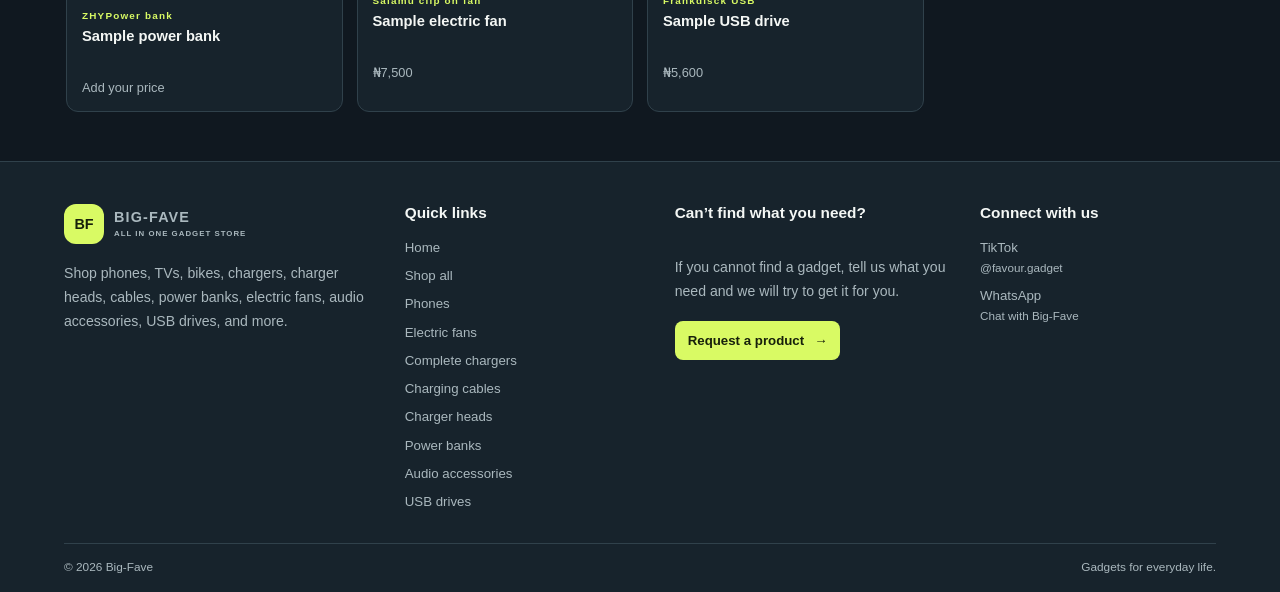
==== commit 733a5353: "Update index.html" ====
--- a/index.html
+++ b/index.html
@@ -119,7 +119,7 @@
       <strong>Sample charger head</strong>
       <span class="home-product-price">₦2,500</span>
     </a>
-    <a class="home-product-card" href="power-banks.html">
+ <a class="home-product-card" href="product.html?id=bank1">
       <span class="home-product-picture"><img src="zhy1-removebg-preview.png"style="width:160px; display:block; margin:auto;"></span>
       <span class="home-product-category">ZHYPower bank</span>
       <strong>Sample power bank</strong>
@@ -142,47 +142,47 @@
 </section>
   </main>
 
-  <footer class="site-footer site-footer-redesigned">
-  <div class="footer-main">
-    <div class="footer-about">
-      <a class="brand" href="index.html" aria-label="Big-Fave home">
-        <span class="brand-mark">BF</span>
-        <span class="brand-name">BIG-FAVE<small>ALL IN ONE GADGET STORE</small></span>
-      </a>
-      <p>Shop phones, TVs, bikes, chargers, charger heads, cables, power banks, electric fans, audio accessories, USB drives, and more.</p>
-    </div>
-
-    <div class="footer-column">
-      <h2>Quick links</h2>
-      <a href="index.html">Home</a>
-      <a href="shop.html">Shop all</a>
-      <a href="phone.html">Phones</a>
-      <a href="electric-fan.html">Electric fans</a>
-      <a href="completecharger.html">Complete chargers</a>
-      <a href="cable.html">Charging cables</a>
-      <a href="chargerhead.html">Charger heads</a>
-      <a href="powerbank.html">Power banks</a>
-      <a href="earphones.html">Audio accessories</a>
-      <a href="Storagedevice.html">USB drives</a>
-    </div>
-
-    <div class="footer-column footer-request">
-      <h2>Can’t find what you need?</h2>
-      <p>If you cannot find a gadget, tell us what you need and we will try to get it for you.</p>
-      <a class="footer-cta" href="contact.html">Request a product <span aria-hidden="true">→</span></a>
-    </div>
-
-    <div class="footer-column footer-social">
-      <h2>Connect with us</h2>
-      <a href="https://www.tiktok.com/@favour.gadget" target="_blank" rel="noopener noreferrer">TikTok <span>@favour.gadget</span></a>
-      <a href="https://wa.me/2347069214732" target="_blank" rel="noopener noreferrer">WhatsApp <span>Chat with Big-Fave</span></a>
-    </div>
-  </div>
-
-  <div class="footer-bottom">
-    <small>© <span id="year"></span> Big-Fave</small>
-    <small>Gadgets for everyday life.</small>
-  </div>
+  <footer class="site-footer site-footer-redesigned">
+  <div class="footer-main">
+    <div class="footer-about">
+      <a class="brand" href="index.html" aria-label="Big-Fave home">
+        <span class="brand-mark">BF</span>
+        <span class="brand-name">BIG-FAVE<small>ALL IN ONE GADGET STORE</small></span>
+      </a>
+      <p>Shop phones, TVs, bikes, chargers, charger heads, cables, power banks, electric fans, audio accessories, USB drives, and more.</p>
+    </div>
+
+    <div class="footer-column">
+      <h2>Quick links</h2>
+      <a href="index.html">Home</a>
+      <a href="shop.html">Shop all</a>
+      <a href="phone.html">Phones</a>
+      <a href="electric-fan.html">Electric fans</a>
+      <a href="completecharger.html">Complete chargers</a>
+      <a href="cable.html">Charging cables</a>
+      <a href="chargerhead.html">Charger heads</a>
+      <a href="powerbank.html">Power banks</a>
+      <a href="earphones.html">Audio accessories</a>
+      <a href="Storagedevice.html">USB drives</a>
+    </div>
+
+    <div class="footer-column footer-request">
+      <h2>Can’t find what you need?</h2>
+      <p>If you cannot find a gadget, tell us what you need and we will try to get it for you.</p>
+      <a class="footer-cta" href="contact.html">Request a product <span aria-hidden="true">→</span></a>
+    </div>
+
+    <div class="footer-column footer-social">
+      <h2>Connect with us</h2>
+      <a href="https://www.tiktok.com/@favour.gadget" target="_blank" rel="noopener noreferrer">TikTok <span>@favour.gadget</span></a>
+      <a href="https://wa.me/2347069214732" target="_blank" rel="noopener noreferrer">WhatsApp <span>Chat with Big-Fave</span></a>
+    </div>
+  </div>
+
+  <div class="footer-bottom">
+    <small>© <span id="year"></span> Big-Fave</small>
+    <small>Gadgets for everyday life.</small>
+  </div>
 </footer>
 
 
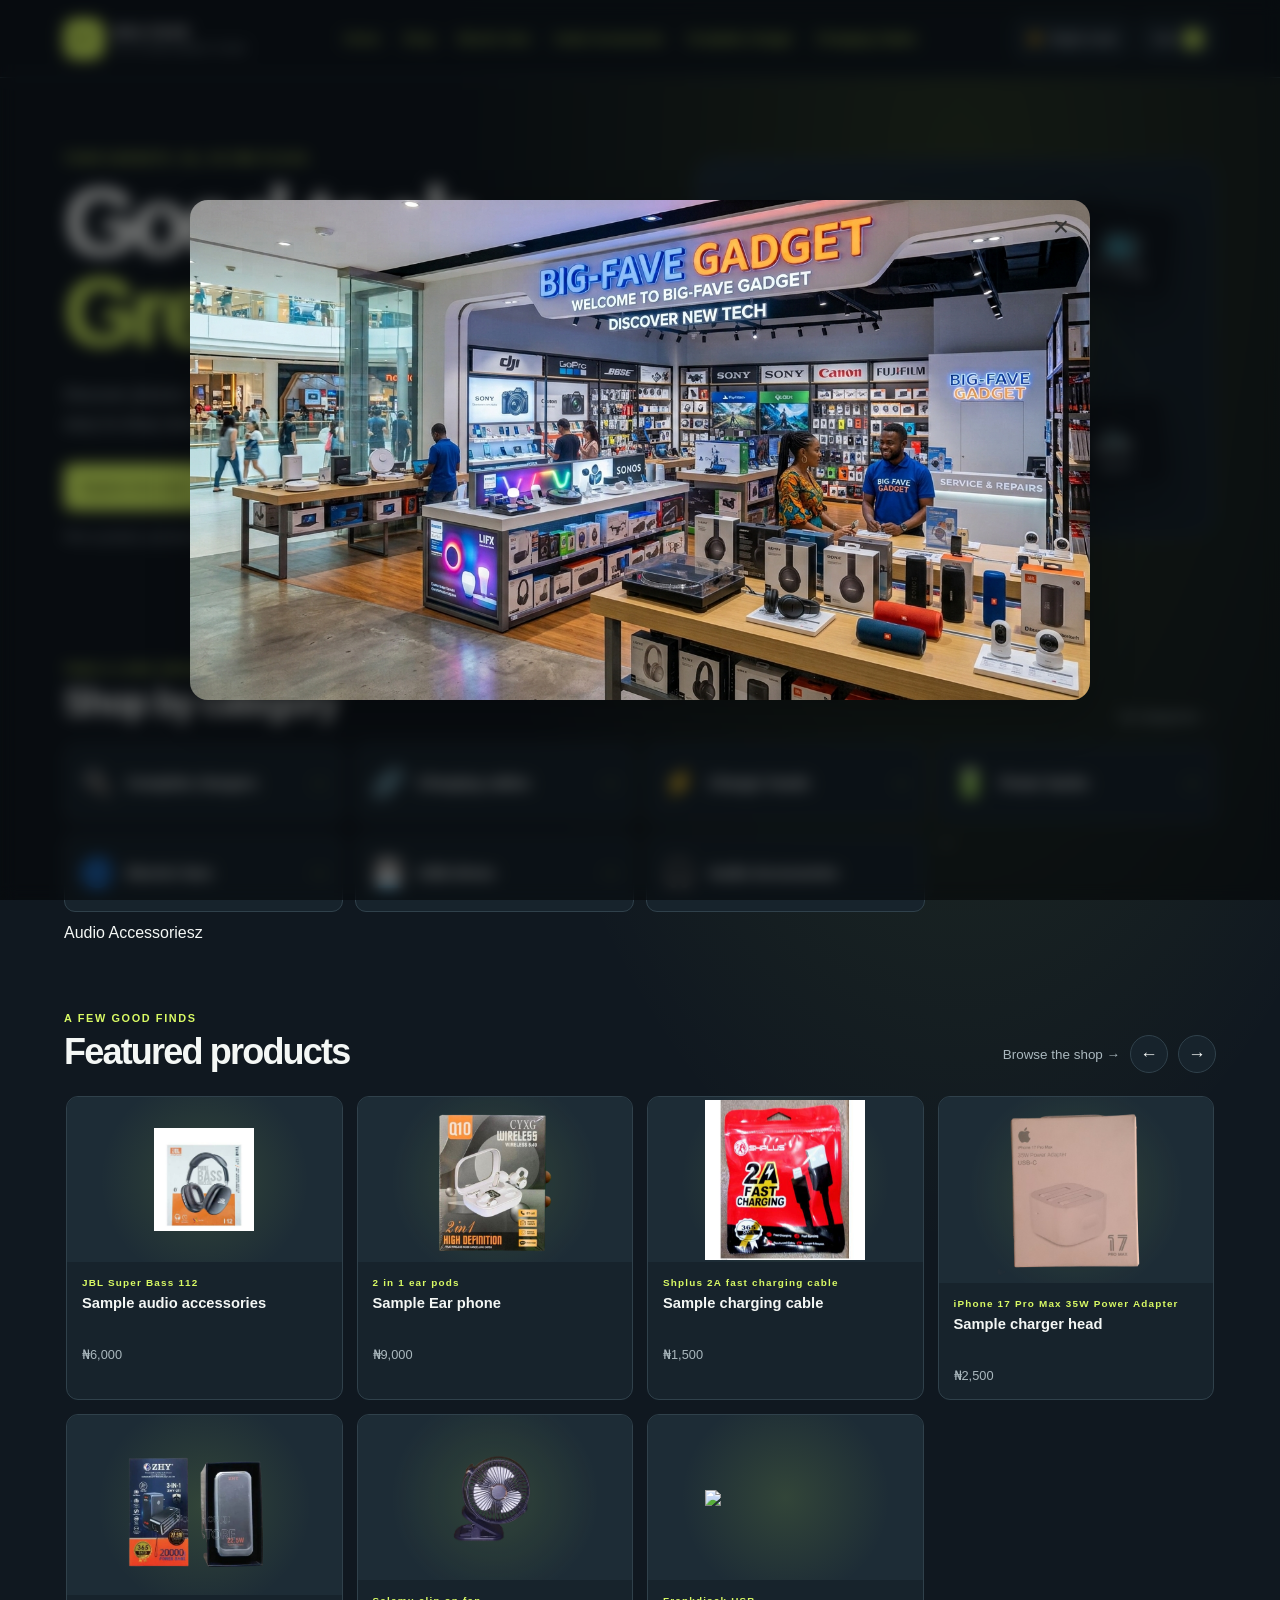
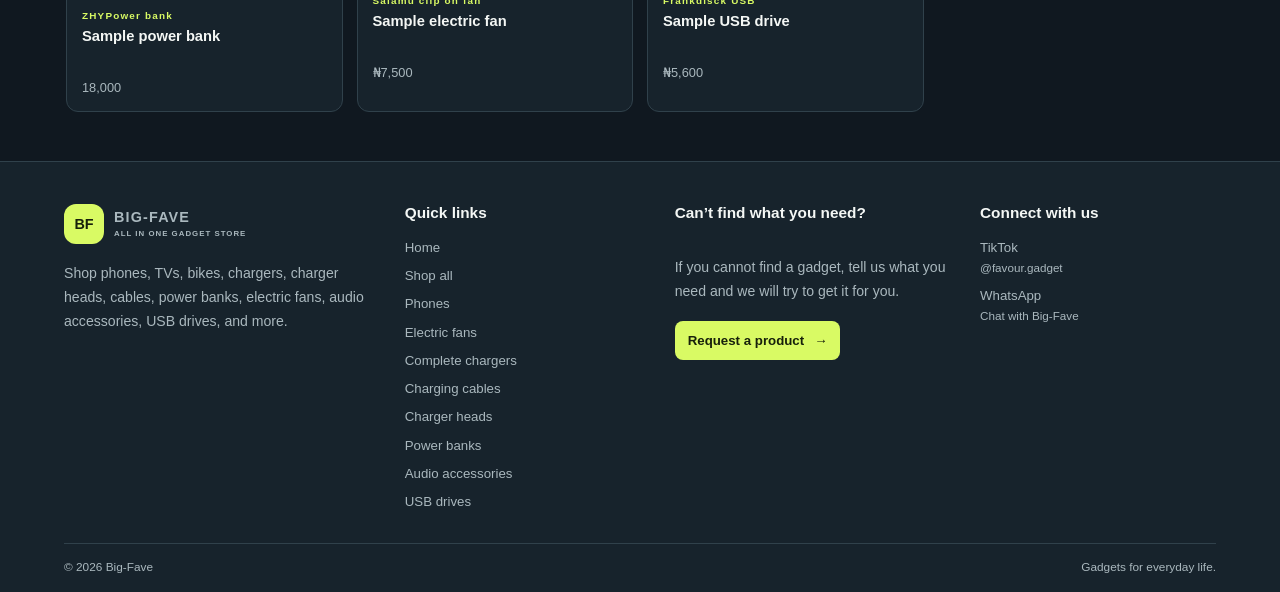
==== commit 27ddccfd: "Update index.html" ====
--- a/index.html
+++ b/index.html
@@ -123,7 +123,7 @@
       <span class="home-product-picture"><img src="zhy1-removebg-preview.png"style="width:160px; display:block; margin:auto;"></span>
       <span class="home-product-category">ZHYPower bank</span>
       <strong>Sample power bank</strong>
-      <span class="home-product-price">Add your price</span>
+      <span class="home-product-price">18,000</span>
     </a>
    
     <a class="home-product-card" href="product.html?id=fan3">
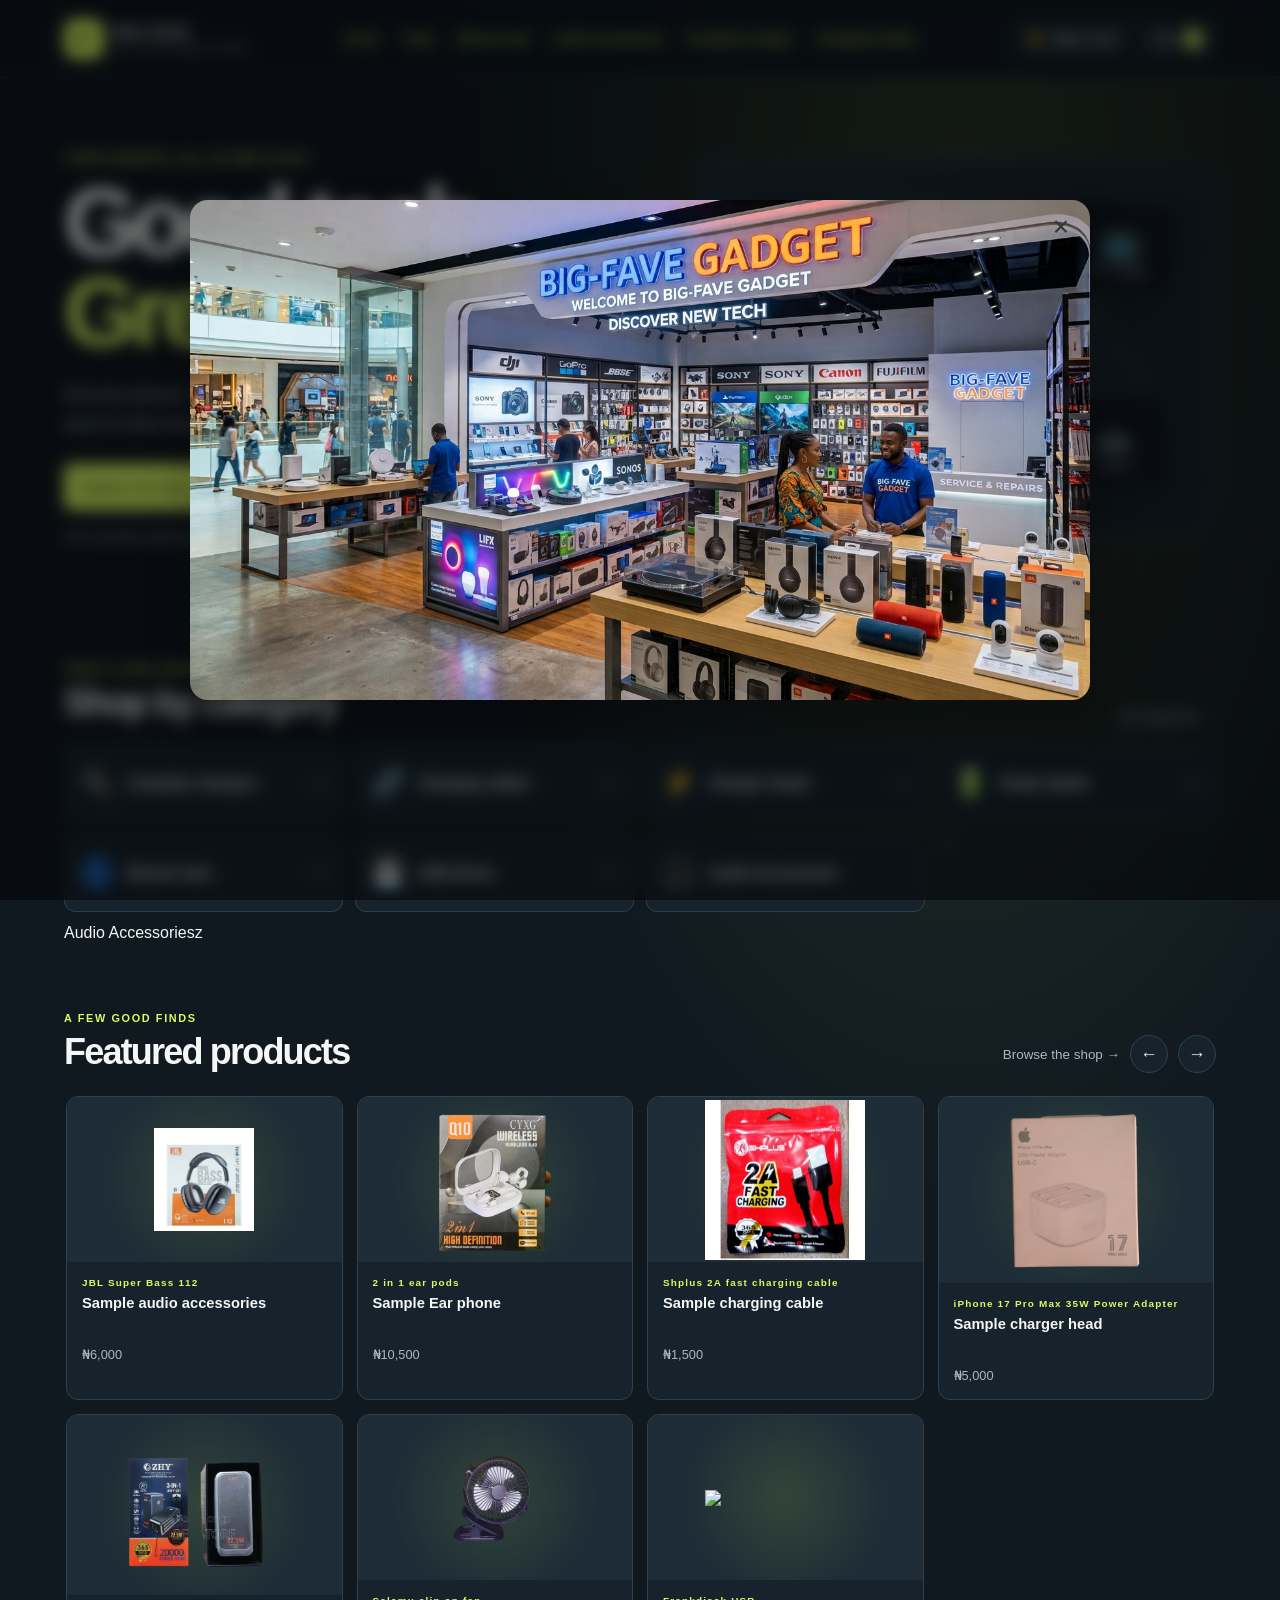
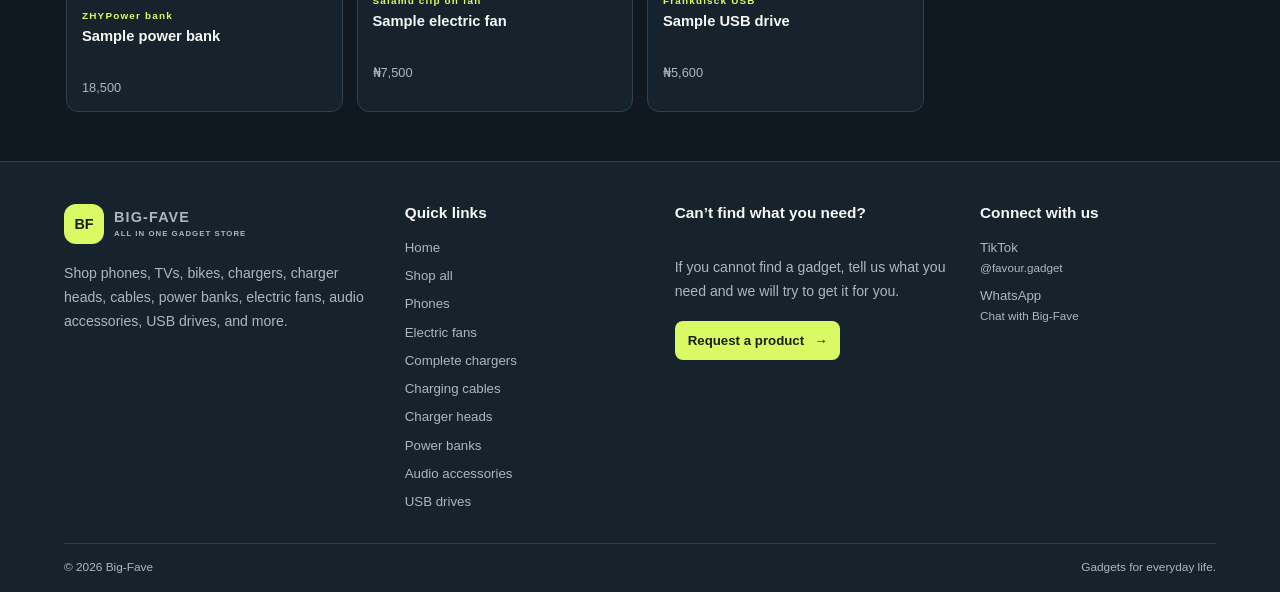
==== commit 89ba19eb: "Update index.html" ====
--- a/index.html
+++ b/index.html
@@ -105,7 +105,7 @@
       <span class="home-product-picture"><img src="high1-removebg-preview.png"style="width: 160px; display:block; margin:auto;"></span>
       <span class="home-product-category">2 in 1 ear pods</span>
       <strong>Sample Ear phone</strong>
-      <span class="home-product-price">₦9,000</span>
+      <span class="home-product-price">₦10,500</span>
     </a>
     <a class="home-product-card" href="product.html?id=cable1">
       <span class="home-product-picture"><img src="shplus iphone.jpg"style="width:160px; display:block; margin:auto;"></span>
@@ -117,13 +117,13 @@
       <span class="home-product-picture"><img src="adapter1-removebg-preview.png"style="width:160px; display:block; margin:auto;"></span>
       <span class="home-product-category">iPhone 17 Pro Max 35W Power Adapter</span>
       <strong>Sample charger head</strong>
-      <span class="home-product-price">₦2,500</span>
+      <span class="home-product-price">₦5,000</span>
     </a>
  <a class="home-product-card" href="product.html?id=bank1">
       <span class="home-product-picture"><img src="zhy1-removebg-preview.png"style="width:160px; display:block; margin:auto;"></span>
       <span class="home-product-category">ZHYPower bank</span>
       <strong>Sample power bank</strong>
-      <span class="home-product-price">18,000</span>
+      <span class="home-product-price">18,500</span>
     </a>
    
     <a class="home-product-card" href="product.html?id=fan3">
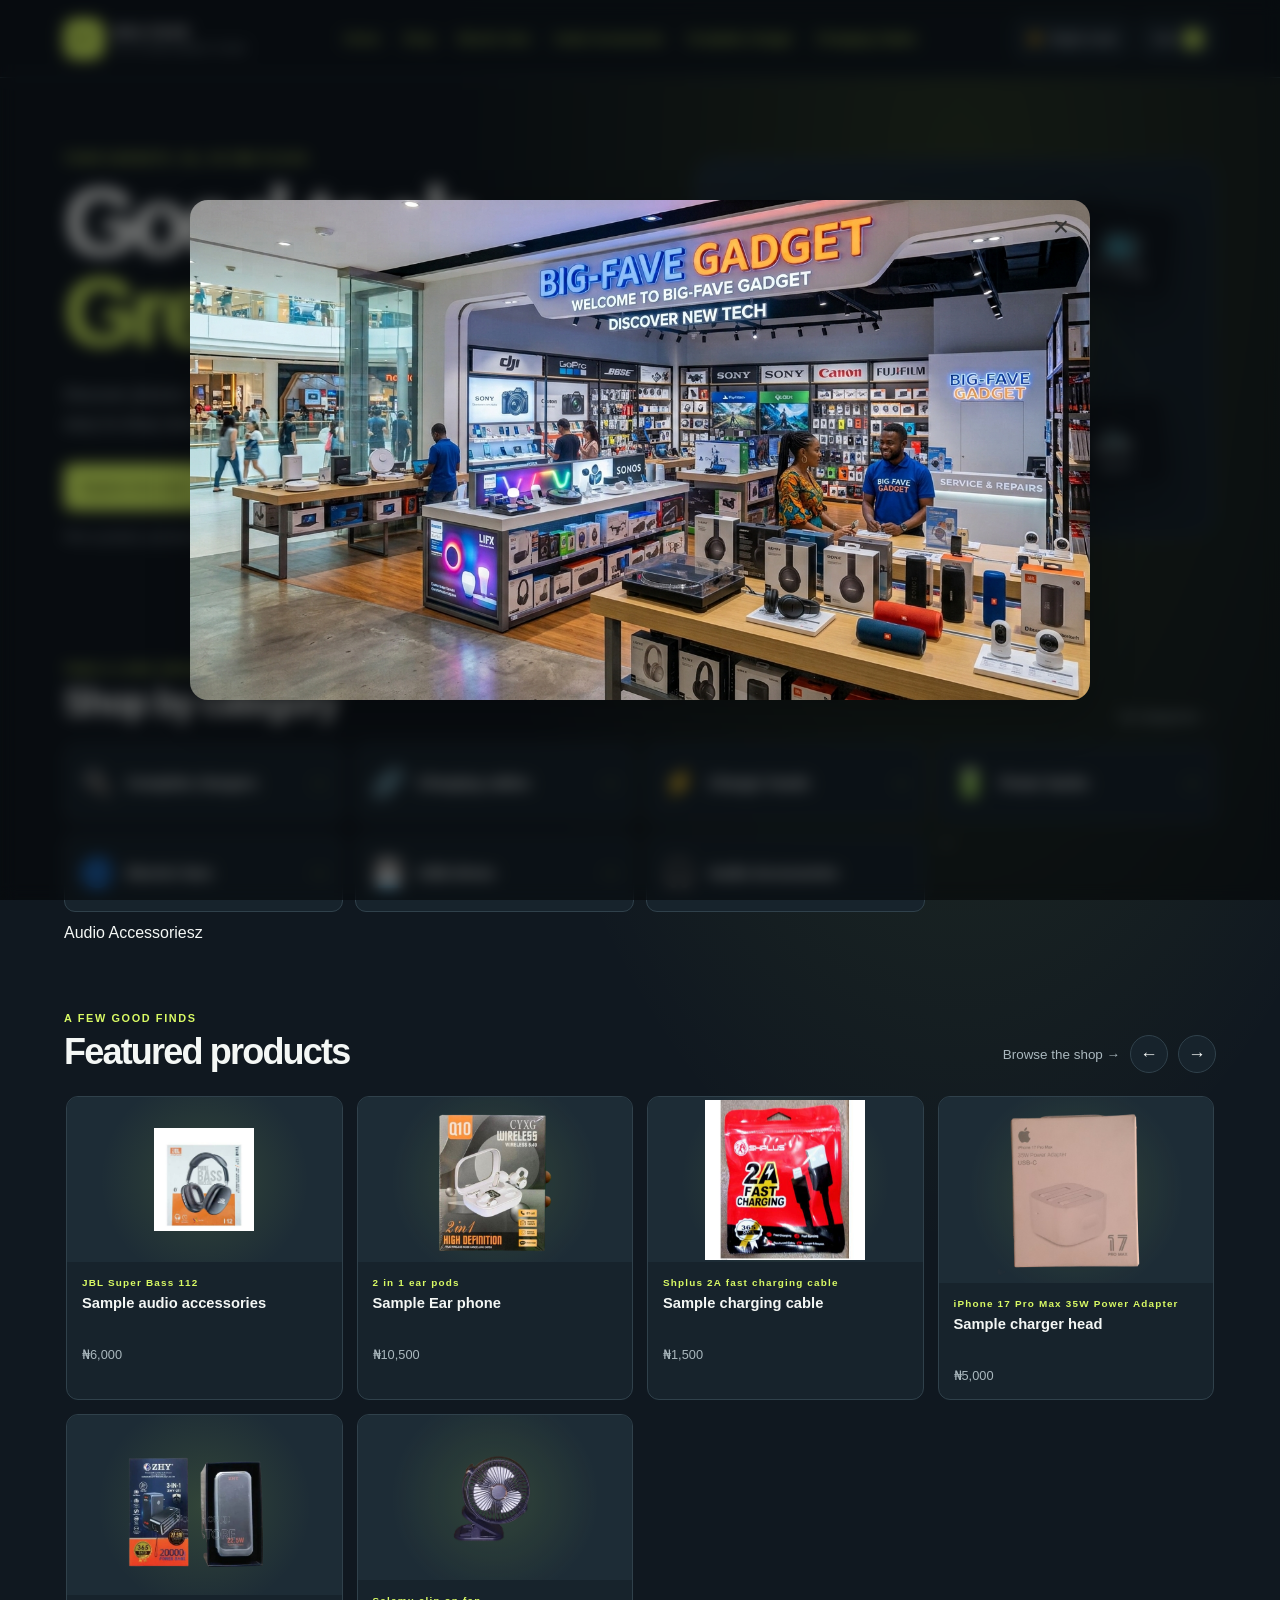
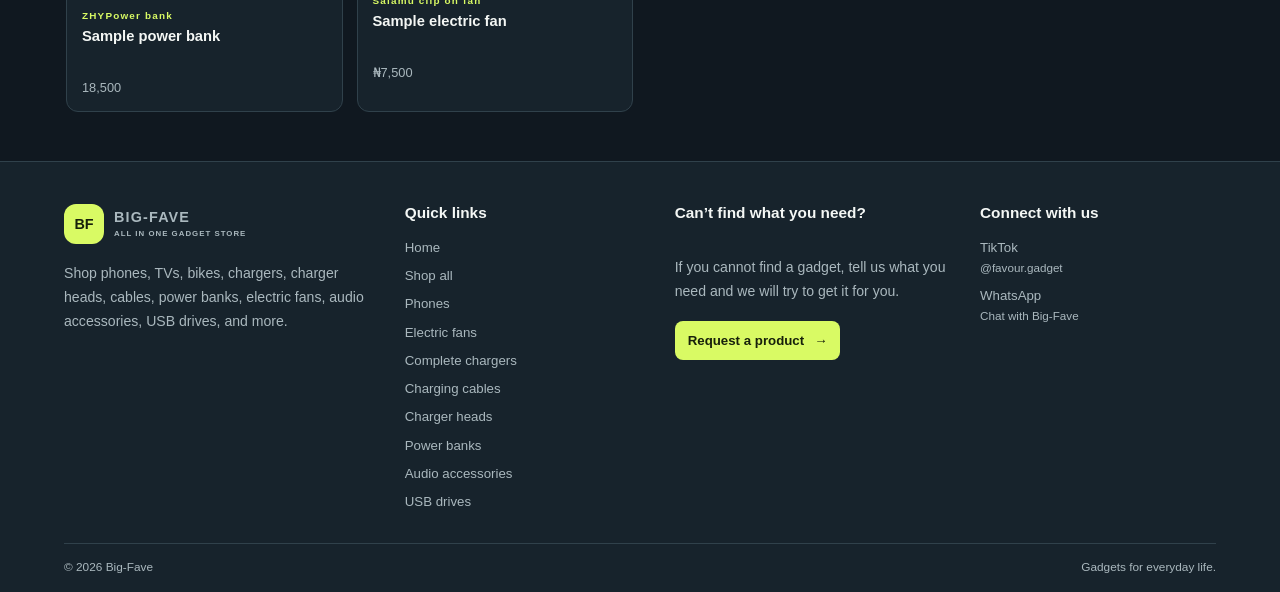
==== commit 72125318: "Update index.html" ====
--- a/index.html
+++ b/index.html
@@ -132,12 +132,7 @@
       <strong>Sample electric fan</strong>
       <span class="home-product-price">₦7,500</span>
     </a>
-    <a class="home-product-card" href="Storagedevice.html">
-      <span class="home-product-picture"><img src="frankdick161-removebg-preview.png"style="width:160px; display:block; margin:auto;"></span>
-      <span class="home-product-category">Frankdisck USB</span>
-      <strong>Sample USB drive</strong>
-      <span class="home-product-price">₦5,600</span>
-    </a>
+   
   </div>
 </section>
   </main>
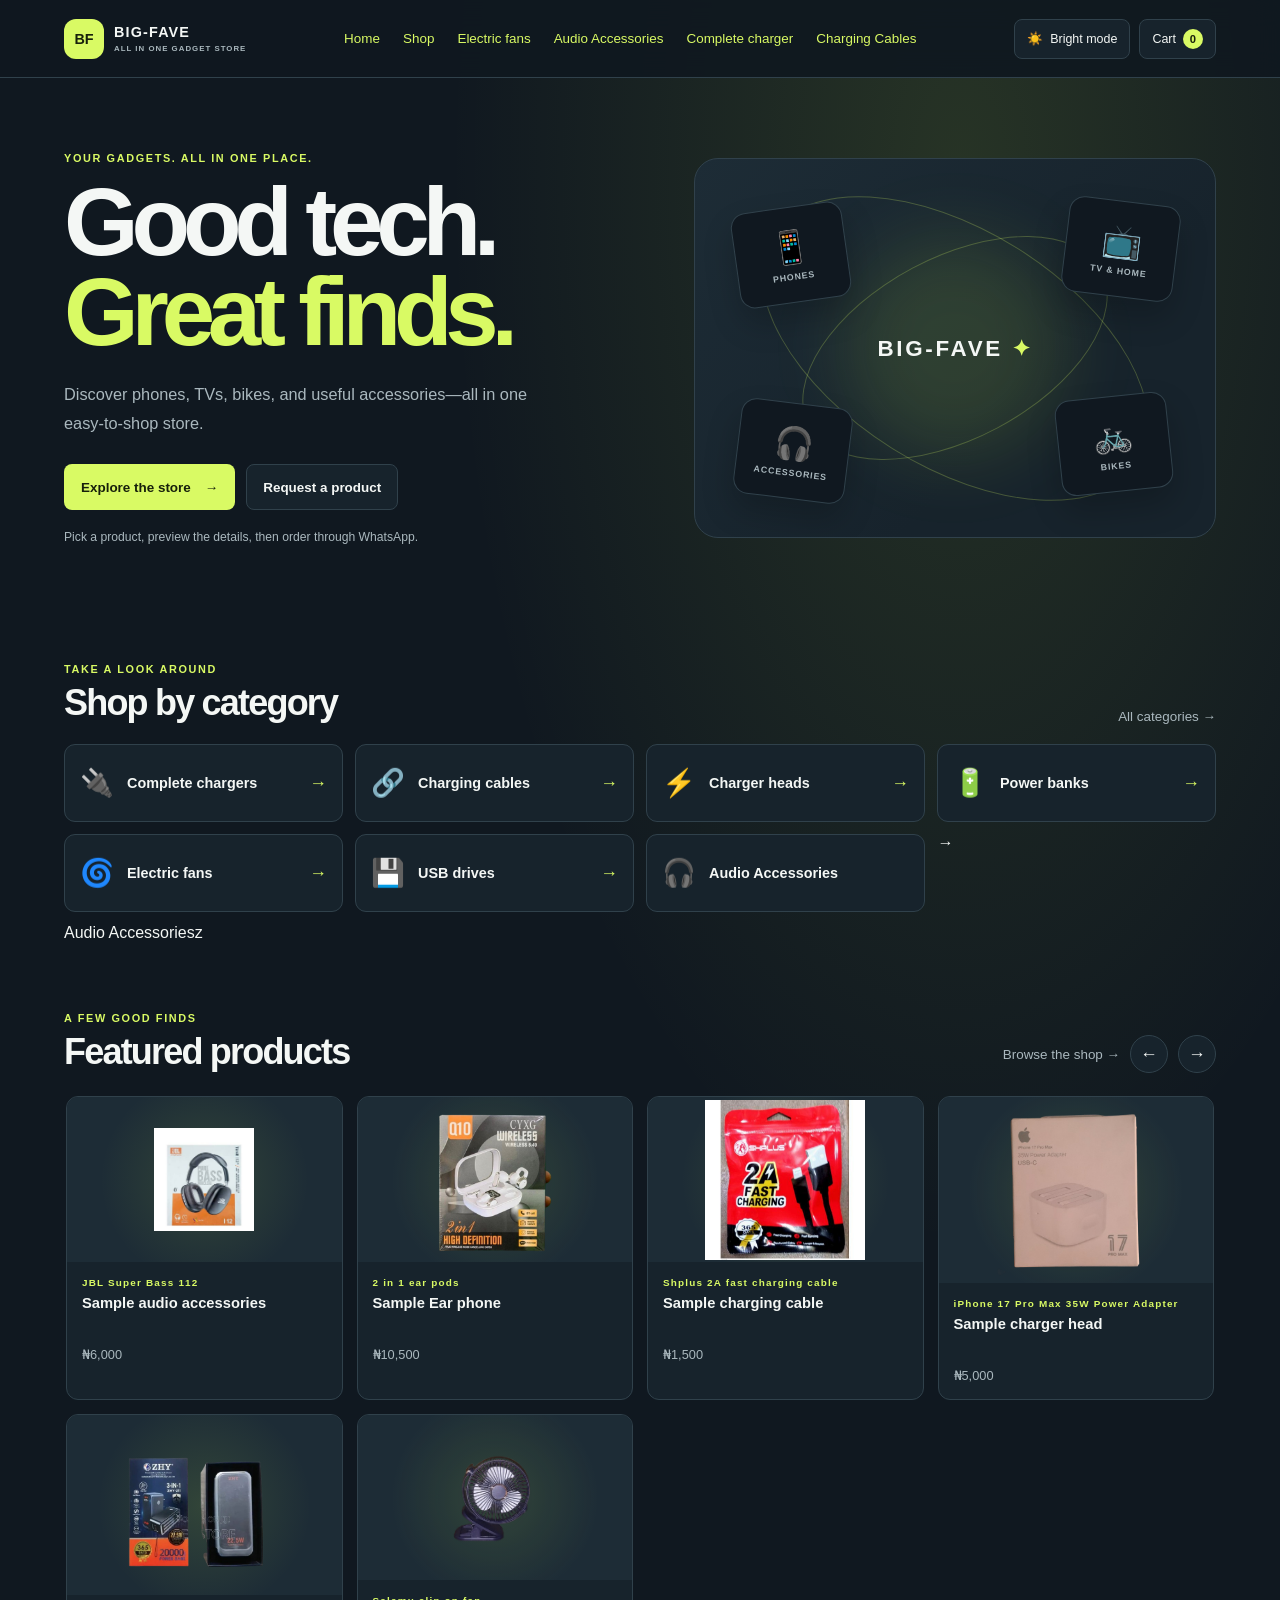
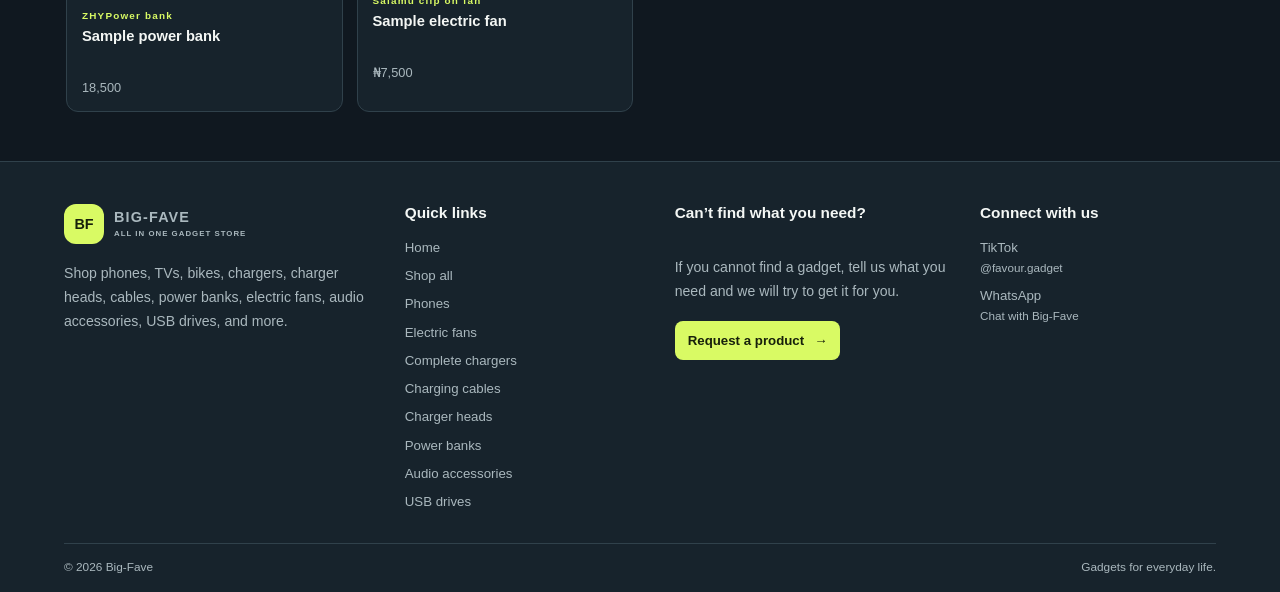
==== commit 1464a2b7: "Update index.html" ====
--- a/index.html
+++ b/index.html
@@ -74,7 +74,7 @@
   <a class="category-link" href="chargerhead.html"><span>⚡</span><b>Charger heads</b><i>→</i></a>
   <a class="category-link" href="powerbank.html"><span>🔋</span><b>Power banks</b><i>→</i></a>
   <a class="category-link" href="electric-fan.html"><span>🌀</span><b>Electric fans</b><i>→</i></a>
-  <a class="category-link" href="usb-drives.html"><span>💾</span><b>USB drives</b><i>→</i></a>
+  <a class="category-link" href="storagedevice.html"><span>💾</span><b>USB drives</b><i>→</i></a>
    <a class="category-link" href="earphones.html"><span>🎧</span><b>Audio Accessories</a></b><i>→</i></a>
    Audio Accessories</a>z
 </div>
@@ -179,23 +179,6 @@
     <small>Gadgets for everyday life.</small>
   </div>
 </footer>
-
-
-
-
-<!-- Modal Popup -->
-<div class="popup-overlay" id="popupOverlay">
-
-    <div class="popup-box">
-
-        <button class="close-btn" id="closeBtn">&times;</button>
-
-      
-    </div>
-
-</div>
-
-
   <script src="app.js"></script>
 </body>
 </html>
